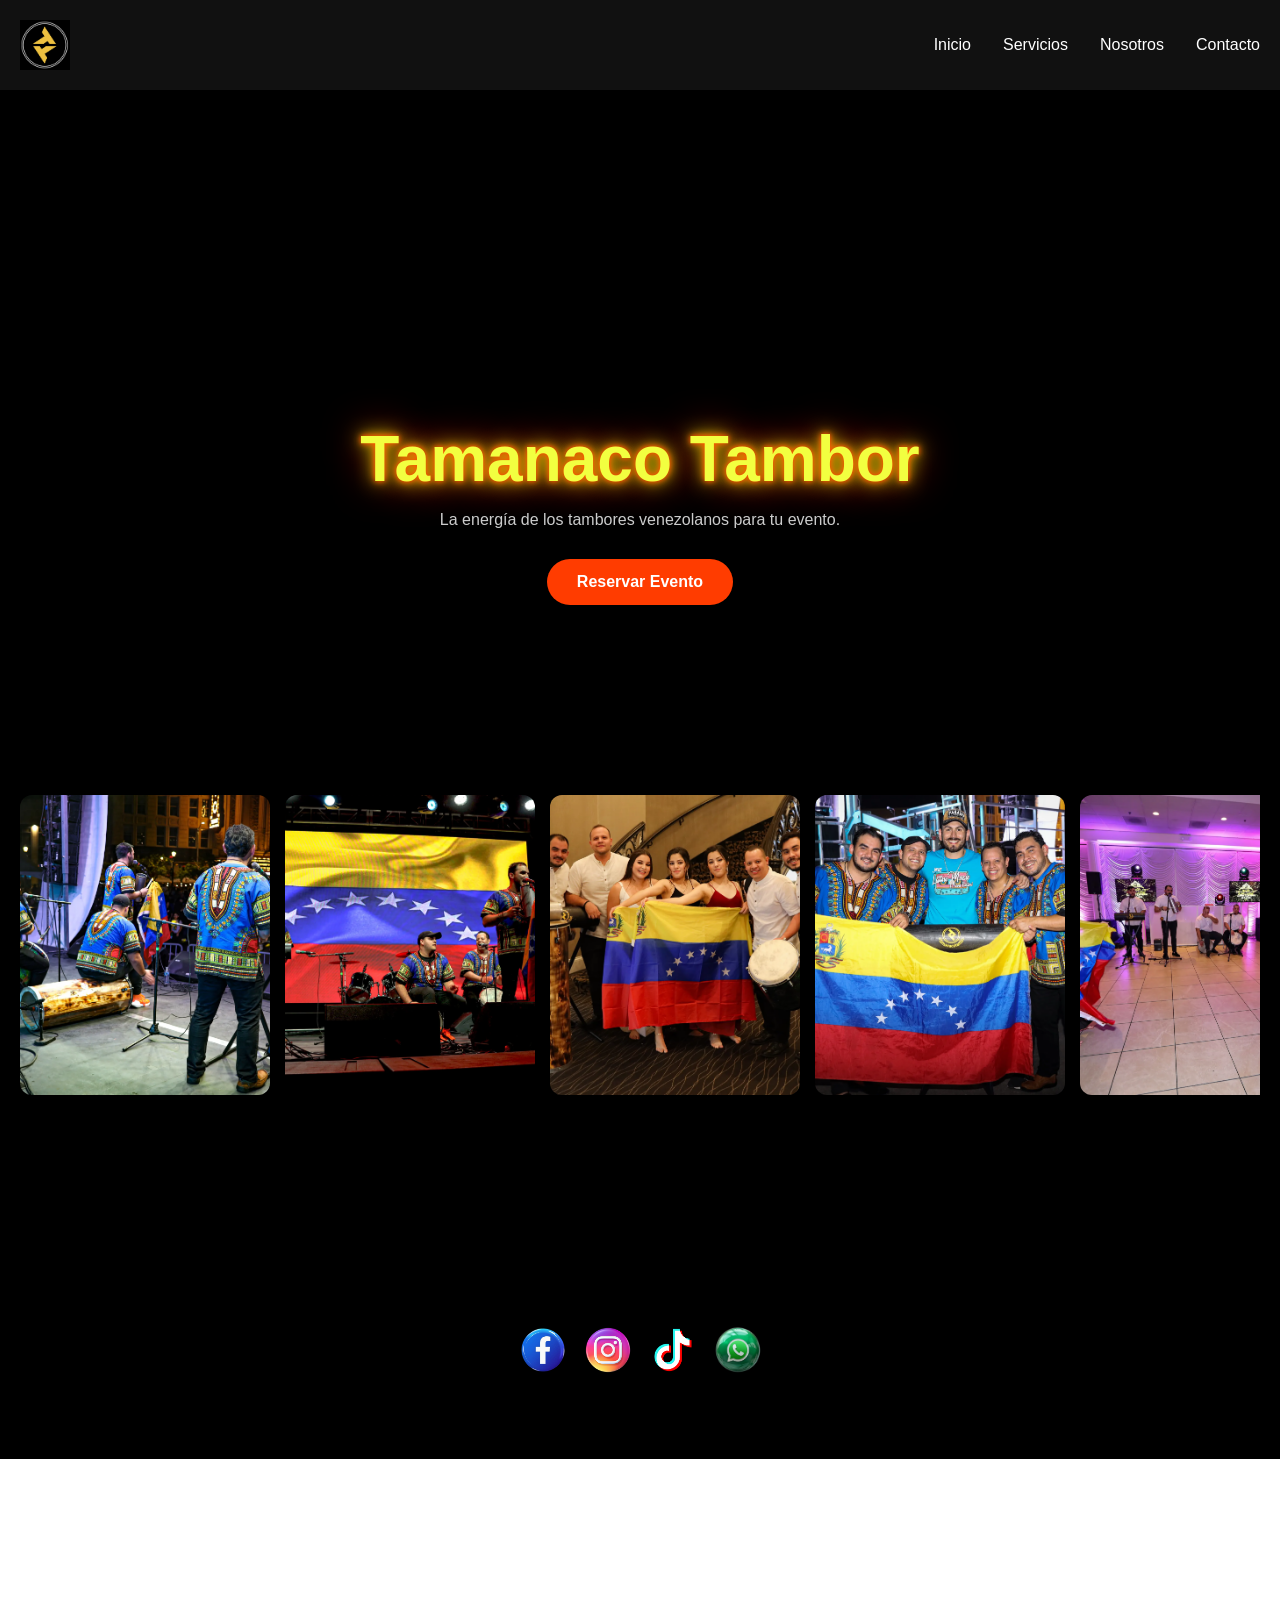
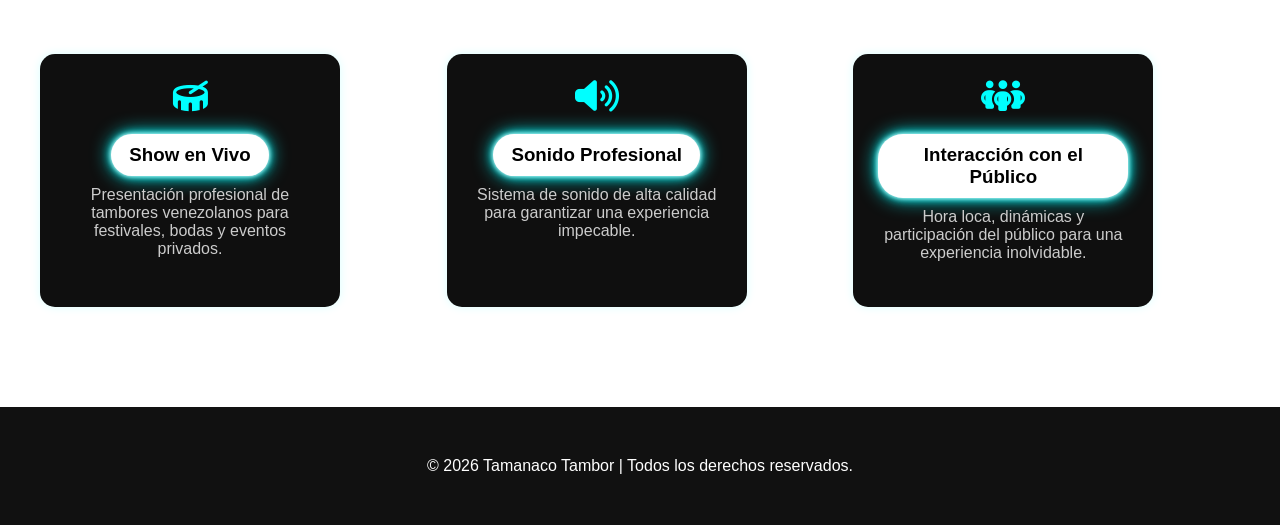
==== index.html @ d3ac6a89 "Add files via upload" ====
<!DOCTYPE html>

<html lang="es">

<head>

<meta charset="UTF-8">
<meta name="viewport" content="width=device-width, initial-scale=1.0">

<title>Tamanaco Tambor</title>

<link rel="stylesheet" href="Tamanaco.css">

<link rel="stylesheet"
href="https://cdnjs.cloudflare.com/ajax/libs/font-awesome/6.5.1/css/all.min.css">

<link rel="icon" href="/img/logo de tamanaco.webp">
<link rel="apple-touch-icon" href="/img/logo de tamanaco.webp">


</head>

<body>


<!-- ========================= -->
<!-- HEADER -->
<!-- ========================= -->

<header>

    <nav class="navbar">

        <img src="/img/logo de tamanaco.webp"
        alt="Logo Tamanaco Tambor"
        class="logo_tamanaco">

        <input type="checkbox" id="menu-toggle" style="display:none;">

        <label for="menu-toggle" class="menu-icon">
            <span></span>
            <span></span>
            <span></span>
        </label>

        <ul class="nav-links">

            <li><a href="#inicio">Inicio</a></li>
            <li><a href="#servicios">Servicios</a></li>
            <li><a href="#acerca">Nosotros</a></li>
            <li><a href="#contacto">Contacto</a></li>

        </ul>

    </nav>

    <!-- VIDEO PRINCIPAL -->

    <video class="barra-video" autoplay muted loop playsinline>

        <source
        src="video/FESTIVAL VENEZOLANO. TAMANACO.webm"
        type="video/webm">

    </video>

</header>

<!-- ========================= -->
<!-- CONTENIDO PRINCIPAL -->
<!-- ========================= -->

<main>

    <!-- INICIO -->

    <section id="inicio">

        <div class="container">

            <h1 class="title">
                Tamanaco Tambor
            </h1>

            <p class="subtitulo">
                La energía de los tambores venezolanos para tu evento.
            </p>

            <a href="show.html"
            target="_blank"
            class="boton-principal">

                Reservar Evento

            </a>

        </div>

    </section>

    <!-- GALERÍA -->

    <section class="galeria">

        <div class="marquee-container">

            <div class="marquee">

                <img src="img/img 1.webp" alt="">
                <img src="img/img 2.webp" alt="">
                <img src="img/img 3.webp" alt="">
                <img src="img/img 4.webp" alt="">
                <img src="img/img 5.webp" alt="">
                <img src="img/img 6.webp" alt="">

                <img src="img/img 1.webp" alt="">
                <img src="img/img 2.webp" alt="">
                <img src="img/img 3.webp" alt="">
                <img src="img/img 4.webp" alt="">
                <img src="img/img 5.webp" alt="">
                <img src="img/img 6.webp" alt="">

            </div>

        </div>

    </section>

    <!-- REDES -->

    <section class="redes_sociales">

        <a href="https://www.facebook.com/profile.php?id=100083096324333" target="_blank">
            <img src="img/Logos/logo de Facebook.webp" alt="Facebook">
        </a>

        <a href="https://www.instagram.com/tamanacotambor" target="_blank">
            <img src="img/Logos/logo de instagram.webp" alt="Instagram">
        </a>

        <a href="https://www.tiktok.com/@tamanacotambor" target="_blank">
            <img src="img/Logos/logo de tik tok.webp" alt="TikTok">
        </a>

        <a href="https://wa.me/16308194414" target="_blank">
            <img src="img/Logos/whatsapp.webp" alt="WhatsApp">
        </a>

    </section>

    <!-- SERVICIOS -->
<section id="servicios">

  <h2>Nuestros Servicios</h2>

  <div class="contenedor-servicios">

    <div class="servicio">

      <i class="fa-solid fa-drum"></i>

      <h3><a href= "show.html" class="boton-neon">
          Show en Vivo
        </a></h3>

      <p>
        Presentación profesional de tambores venezolanos para festivales, bodas y eventos privados.
      </p>

    </div>

    <div class="servicio">

      <i class="fa-solid fa-volume-high"></i>

      <h3><a href="sonido.html" class="boton-neon">
          Sonido Profesional
        </a></h3>

      <p>
        Sistema de sonido de alta calidad para garantizar una experiencia impecable.
      </p>

    </div>

    <div class="servicio">

      <i class="fa-solid fa-people-group"></i>

      <h3><a href="tamanaco/tamanaco/show.html" class="boton-neon">
          Interacción con el Público
        </a></h3>

      <p>
        Hora loca, dinámicas y participación del público para una experiencia inolvidable.
      </p>

    </div>

  </div>

</section>

</main>



<!-- FOOTER -->

<footer>

    <div class="footer-content">    

    <p>
        © 2026 Tamanaco Tambor | Todos los derechos reservados.
    </p>

    </div>  

</footer>

<script src="tamanaco/tamanaco/Tamanaco.js"></script>

</body>

</html>
---- Tamanaco.css ----
/* ========================= */
/* RESET */
/* ========================= */

*{
margin:0;
padding:0;
box-sizing:border-box;
}

body{
background:#000;
color:white;
font-family:Arial, sans-serif;
overflow-x:hidden;
min-height:100vh;
}

/* ========================= */
/* CONTENEDOR GENERAL */
/* ========================= */

.container{
width:min(90%,1200px);
margin:auto;
}

/* ========================= */
/* NAVBAR */
/* ========================= */

.navbar{
display:flex;
justify-content:space-between;
align-items:center;
padding:20px;
background:#111;
position:sticky;
top:0;
z-index:1000;
}

.logo_tamanaco{
width:50px;
height:50px;
}

.nav-links{
display:flex;
gap:2rem;
list-style:none;
}

.nav-links a{
color:white;
text-decoration:none;
transition:.3s;
}

.nav-links a:hover

/* ========================= */
/* MENÚ HAMBURGUESA */
/* ========================= */

#menu-toggle{
display:none;
}

.menu-icon{
display:none;
flex-direction:column;
gap:5px;
cursor:pointer;
}

.menu-icon span{
width:28px;
height:3px;
background:white;
border-radius:5px;
}

@media(max-width:768px){


.menu-icon{
    display:flex;
}

.nav-links{
    display:none;
    position:absolute;
    top:80px;
    right:20px;
    background:#222;
    flex-direction:column;
    padding:15px;
    border-radius:10px;
}

#menu-toggle:checked ~ .nav-links{
    display:flex;
}

}

/* ========================= */
/* VIDEO */
/* ========================= */

.barra-video{
width:100%;
height:28vh;
object-fit:cover;
display:block;
}

/* ========================= */
/* TITULO PRINCIPAL */
/* ========================= */

.title{
text-align:center;
margin-top:none;
font-size:4rem;
color:#f2ff40;


text-shadow:
    0 0 5px #ff4400,
    0 0 10px #ff8c00,
    0 0 20px #d0ff00,
    0 0 40px #ff0000;

}

.subtitulo{
text-align:center;
margin-top:15px;
color:#ccc;
}

/* ========================= */
/* BOTÓN */
/* ========================= */

.boton-principal{

display:block;

width:fit-content;

margin-top:30px;
margin-left:auto;
margin-right:auto;

padding:14px 30px;

background:#ff3c00;

color:white;

text-decoration:none;

border-radius:30px;

font-weight:bold;

transition:.3s;

}

.boton-principal:hover{


background:white;

color:black;


}

/* ========================= */
/* GALERÍA */
/* ========================= */

.marquee-container{
width:100%;
overflow:hidden;
padding:30px 0;
}

.marquee{
display:flex;
width:max-content;
animation:scroll 20s linear infinite;
}

.marquee img{
width:250px;
height:300px;
object-fit:cover;
border-radius:12px;
margin-right:15px;
}

@keyframes scroll{


from{
    transform:translateX(0);
}

to{
    transform:translateX(-50%);
}


}

/* ========================= */
/* REDES */
/* ========================= */

.redes_sociales{
display:flex;
justify-content:center;
gap:15px;
margin-top:40px;
}

.redes_sociales img{
width:50px;
border-radius:50%;
transition:.3s;
}

.redes_sociales img:hover{
transform:scale(1.1);
}

/* ========================= */
/* CONTACTO */
/* ========================= */

.contacto{
text-align:center;
margin-top:30px;
font-size:1.2rem;
}

/* ========================= */
/* SECCIONES */
/* ========================= */

section{
padding:80px 20px;
}

/* ========================= */
/* SERVICIOS */
/* ========================= */

#servicios{
background:#ffffff;
text-align:center;
}

#servicios h2{
font-size:2.5rem;
margin-bottom:50px;
}

.contenedor-servicios{
display:flex;
justify-content:center;
flex-wrap:wrap;
gap:30px;
}

.servicio{


width:300px;

background:#1c1c1c;

border-radius:20px;

padding:30px;

transition:.3s;

box-shadow:0 5px 15px rgba(0,0,0,.5);


}

.servicio:hover{
transform:translateY(-10px);
}

.servicio i{
font-size:50px;
color:#ff3c00;
margin-bottom:20px;
}

.servicio h3{
margin-bottom:15px;
}

.servicio p{
color:#ccc;
margin-bottom:20px;
}

.servicio button{


border:none;

background:#ff3c00;

color:white;

padding:12px 25px;

border-radius:25px;

cursor:pointer;


}

.contenedor-servicios {
  display: grid;
  grid-template-columns: repeat(auto-fit, minmax(220px, 1fr));
  gap: 20px;
  padding: 20px;
}

/* TARJETAS */
.servicio {
  background: #0f0f0f;
  color: #fff;
  padding: 25px;
  border-radius: 15px;
  text-align: center;

  box-shadow: 0 0 10px rgba(0, 255, 255, 0.15);
  transition: 0.3s ease;
}

/* HOVER DE LA TARJETA */
.servicio:hover {
  transform: translateY(-8px);
  box-shadow: 0 0 15px #00ffff,
              0 0 30px #00ffff;
}

/* ICONOS */
.servicio i {
  font-size: 35px;
  margin-bottom: 10px;
  color: #00ffff;
}

/* TÍTULO */
.servicio h3 {
  margin: 10px 0;
}

/* BOTÓN / LINK NEÓN */
.boton-neon {
  display: inline-block;
  padding: 10px 18px;
  background: #fff;
  color: #000;
  text-decoration: none;
  border-radius: 25px;
  font-weight: bold;

  box-shadow: 0 0 5px #fff,
              0 0 10px #00ffff,
              0 0 20px #00ffff;

  transition: 0.3s;
}

/* EFECTO AL PASAR EL MOUSE */
.boton-neon:hover {
  transform: scale(1.05);
  box-shadow: 0 0 10px #fff,
              0 0 25px #00ffff,
              0 0 40px #00ffff;
}



footer{
    background: #111;
    color: #fff;
    padding: 50px;
    text-align: center;
}

/* ========================= */
/* RESPONSIVE */
/* ========================= */

@media(max-width:768px){


.title{
    font-size:2.5rem;
}

.barra-video{
    height:25vh;
}

.marquee img{
    width:180px;
    height:220px;
}

.servicio{
    width:100%;
    max-width:350px;
}

/* estado inicial oculto */
.hidden{
opacity:0;
transform:translateY(40px);
transition:all 0.6s ease;
}

/* cuando aparece */
.show{
opacity:1;
transform:translateY(0);
}

/* navbar cuando baja scroll */
.navbar.activo{
background:rgba(0,0,0,0.85);
backdrop-filter: blur(10px);
transition:0.3s;
}
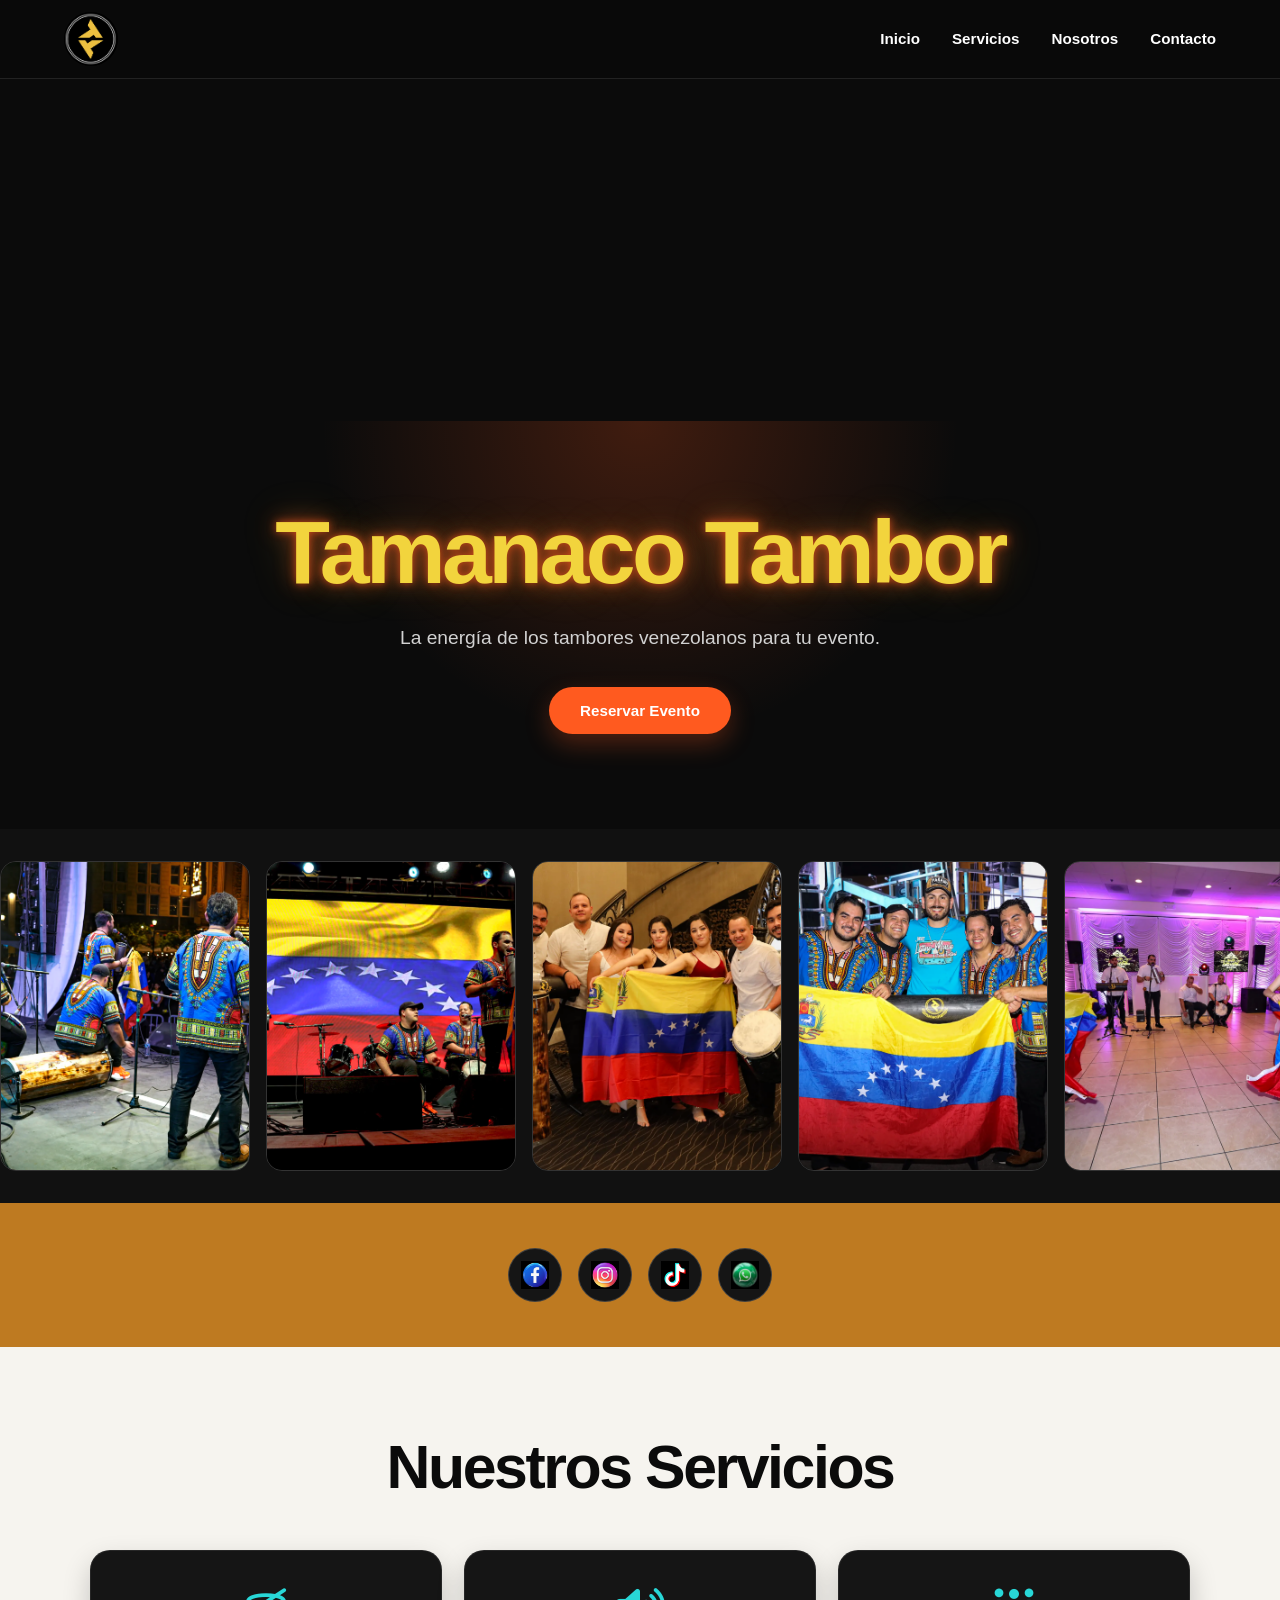
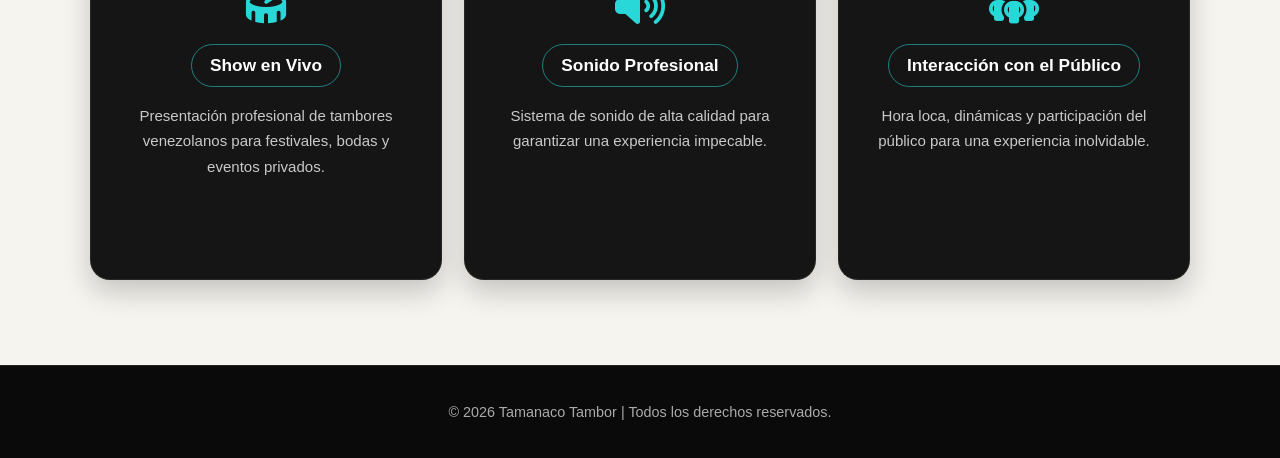
==== commit 30bd603d: "Add files via upload" ====
--- a/index.html
+++ b/index.html
@@ -9,13 +9,14 @@
 
 <title>Tamanaco Tambor</title>
 
-<link rel="stylesheet" href="Tamanaco.css">
+<link rel="stylesheet" href="Tamanacoprincipal.css?v=1.0">
 
 <link rel="stylesheet"
 href="https://cdnjs.cloudflare.com/ajax/libs/font-awesome/6.5.1/css/all.min.css">
 
-<link rel="icon" href="/img/logo de tamanaco.webp">
-<link rel="apple-touch-icon" href="/img/logo de tamanaco.webp">
+<link rel="icon" href="img/logo de tamanaco.webp">
+
+<link rel="apple-touch-icon" href="img/logo de tamanaco.webp">
 
 
 </head>
@@ -31,7 +32,7 @@
 
     <nav class="navbar">
 
-        <img src="/img/logo de tamanaco.webp"
+        <img src="img/logo de tamanaco.webp"
         alt="Logo Tamanaco Tambor"
         class="logo_tamanaco">
 
@@ -86,7 +87,7 @@
                 La energía de los tambores venezolanos para tu evento.
             </p>
 
-            <a href="show.html"
+            <a href="Reserva.html"
             target="_blank"
             class="boton-principal">
 
@@ -106,19 +107,19 @@
 
             <div class="marquee">
 
-                <img src="img/img 1.webp" alt="">
-                <img src="img/img 2.webp" alt="">
-                <img src="img/img 3.webp" alt="">
-                <img src="img/img 4.webp" alt="">
-                <img src="img/img 5.webp" alt="">
-                <img src="img/img 6.webp" alt="">
-
-                <img src="img/img 1.webp" alt="">
-                <img src="img/img 2.webp" alt="">
-                <img src="img/img 3.webp" alt="">
-                <img src="img/img 4.webp" alt="">
-                <img src="img/img 5.webp" alt="">
-                <img src="img/img 6.webp" alt="">
+                <img src="img/img1.webp" alt="">
+                <img src="img/img2.webp" alt="">
+                <img src="img/img3.webp" alt="">
+                <img src="img/img4.webp" alt="">
+                <img src="img/img5.webp" alt="">
+                <img src="img/img6.webp" alt="">
+
+                <img src="img/img1.webp" alt="">
+                <img src="img/img2.webp" alt="">
+                <img src="img/img3.webp" alt="">
+                <img src="img/img4.webp" alt="">
+                <img src="img/img5.webp" alt="">
+                <img src="img/img6.webp" alt="">
 
             </div>
 
@@ -128,7 +129,7 @@
 
     <!-- REDES -->
 
-    <section class="redes_sociales">
+    <section class="redes_sociales" id="pagina"> 
 
         <a href="https://www.facebook.com/profile.php?id=100083096324333" target="_blank">
             <img src="img/Logos/logo de Facebook.webp" alt="Facebook">
@@ -159,7 +160,7 @@
 
       <i class="fa-solid fa-drum"></i>
 
-      <h3><a href= "show.html" class="boton-neon">
+      <h3><a href= "Reserva.html" class="boton-neon">
           Show en Vivo
         </a></h3>
 
@@ -173,7 +174,7 @@
 
       <i class="fa-solid fa-volume-high"></i>
 
-      <h3><a href="sonido.html" class="boton-neon">
+      <h3><a href="/sonido.html" class="boton-neon">
           Sonido Profesional
         </a></h3>
 
@@ -219,7 +220,7 @@
 
 </footer>
 
-<script src="tamanaco/tamanaco/Tamanaco.js"></script>
+<script src="tamanaco/tamanaco/Tamanacoprincipal.js?v=1.0"></script>
 
 </body>
 
--- a/Tamanacoprincipal.css
+++ b/Tamanacoprincipal.css
@@ -0,0 +1,511 @@
+/* =========================
+   RESET Y VARIABLES
+========================= */
+
+:root {
+  --negro: #0b0b0b;
+  --negro-suave: #151515;
+  --gris: #bdbdbd;
+  --blanco: #ffffff;
+  --naranja: #ff5a1f;
+  --amarillo: #f2d43d;
+  --turquesa: #28d7d7;
+  --sombra: rgba(0, 0, 0, 0.45);
+}
+
+* {
+  margin: 0;
+  padding: 0;
+  box-sizing: border-box;
+}
+
+html {
+  scroll-behavior: smooth;
+}
+
+body {
+  min-height: 100vh;
+  overflow-x: hidden;
+  background: var(--negro);
+  color: var(--blanco);
+  font-family: Arial, Helvetica, sans-serif;
+}
+
+img {
+  display: block;
+  max-width: 100%;
+}
+
+a {
+  color: inherit;
+  text-decoration: none;
+}
+
+/* =========================
+   CONTENEDOR
+========================= */
+
+.container {
+  width: min(90%, 1200px);
+  margin: 0 auto;
+}
+
+/* =========================
+   NAVBAR
+========================= */
+
+.navbar {
+  position: sticky;
+  top: 0;
+  z-index: 1000;
+
+  display: flex;
+  align-items: center;
+  justify-content: space-between;
+
+  min-height: 78px;
+  padding: 12px clamp(20px, 5vw, 70px);
+
+  background: rgba(10, 10, 10, 0.88);
+  border-bottom: 1px solid rgba(255, 255, 255, 0.1);
+  backdrop-filter: blur(12px);
+}
+
+.logo_tamanaco {
+  width: 54px;
+  height: 54px;
+  object-fit: contain;
+  border-radius: 50%;
+}
+
+.nav-links {
+  display: flex;
+  align-items: center;
+  gap: 2rem;
+  list-style: none;
+}
+
+.nav-links a {
+  position: relative;
+  padding: 8px 0;
+  color: var(--blanco);
+  font-size: 0.95rem;
+  font-weight: 600;
+  transition: color 0.25s ease;
+}
+
+.nav-links a::after {
+  position: absolute;
+  right: 0;
+  bottom: 0;
+  left: 0;
+
+  width: 0;
+  height: 2px;
+
+  margin: auto;
+
+  background: var(--amarillo);
+  content: "";
+  transition: width 0.25s ease;
+}
+
+.nav-links a:hover {
+  color: var(--amarillo);
+}
+
+.nav-links a:hover::after {
+  width: 100%;
+}
+
+/* =========================
+   MENÚ HAMBURGUESA
+========================= */
+
+#menu-toggle {
+  display: none;
+}
+
+.menu-icon {
+  display: none;
+  flex-direction: column;
+  gap: 5px;
+  cursor: pointer;
+}
+
+.menu-icon span {
+  width: 28px;
+  height: 3px;
+  border-radius: 5px;
+  background: var(--blanco);
+  transition: 0.3s ease;
+}
+
+/* =========================
+   VIDEO PRINCIPAL
+========================= */
+
+.barra-video {
+  display: block;
+  width: 100%;
+  height: clamp(220px, 38vh, 440px);
+  object-fit: cover;
+  filter: brightness(0.72) contrast(1.08);
+}
+
+/* =========================
+   INICIO
+========================= */
+
+#inicio {
+  padding: 80px 20px 95px;
+  text-align: center;
+  background:
+    radial-gradient(circle at top, rgba(255, 90, 31, 0.22), transparent 42%),
+    var(--negro);
+}
+
+.title {
+  margin: 0;
+  color: var(--amarillo);
+  font-size: clamp(3rem, 7vw, 5.8rem);
+  font-weight: 800;
+  letter-spacing: -0.04em;
+  text-shadow:
+    0 0 8px rgba(255, 90, 31, 0.7),
+    0 0 22px rgba(255, 90, 31, 0.45),
+    0 0 42px rgba(242, 212, 61, 0.25);
+}
+
+.subtitulo {
+  max-width: 620px;
+  margin: 18px auto 0;
+  color: #d2d2d2;
+  font-size: clamp(1rem, 2vw, 1.2rem);
+  line-height: 1.7;
+}
+
+.boton-principal {
+  display: inline-flex;
+  align-items: center;
+  justify-content: center;
+
+  margin-top: 32px;
+  padding: 14px 30px;
+
+  border: 1px solid transparent;
+  border-radius: 999px;
+
+  background: var(--naranja);
+  color: var(--blanco);
+
+  font-size: 0.95rem;
+  font-weight: 700;
+
+  box-shadow: 0 10px 25px rgba(255, 90, 31, 0.28);
+  transition: transform 0.25s ease, background 0.25s ease, color 0.25s ease;
+}
+
+.boton-principal:hover {
+  transform: translateY(-3px);
+  background: var(--amarillo);
+  color: var(--negro);
+}
+
+/* =========================
+   GALERÍA
+========================= */
+
+.galeria {
+  padding: 22px 0;
+  background: #111;
+}
+
+.marquee-container {
+  width: 100%;
+  overflow: hidden;
+}
+
+.marquee {
+  display: flex;
+  width: max-content;
+  gap: 16px;
+  padding: 10px 0;
+  animation: scroll 28s linear infinite;
+}
+
+.marquee:hover {
+  animation-play-state: paused;
+}
+
+.marquee img {
+  width: 250px;
+  height: 310px;
+  flex: 0 0 auto;
+  object-fit: cover;
+  border: 1px solid rgba(255, 255, 255, 0.14);
+  border-radius: 16px;
+  filter: saturate(1.05);
+  transition: transform 0.3s ease, box-shadow 0.3s ease;
+}
+
+.marquee img:hover {
+  transform: scale(1.03);
+  box-shadow: 0 14px 35px var(--sombra);
+}
+
+@keyframes scroll {
+  from {
+    transform: translateX(0);
+  }
+
+  to {
+    transform: translateX(-50%);
+  }
+}
+
+/* =========================
+   REDES SOCIALES
+========================= */
+
+#pagina {
+
+    background-color: rgb(190, 122, 33);
+
+}
+
+.redes_sociales {
+  display: flex;
+  justify-content: center;
+  gap: 16px;
+  padding: 45px 20px;
+  background: var(--negro);
+}
+
+.redes_sociales a {
+  display: grid;
+  width: 54px;
+  height: 54px;
+  place-items: center;
+
+  border: 1px solid rgba(255, 255, 255, 0.18);
+  border-radius: 50%;
+
+  background: var(--negro-suave);
+  transition: transform 0.25s ease, border-color 0.25s ease, background 0.25s ease;
+}
+
+.redes_sociales a:hover {
+  transform: translateY(-5px);
+  border-color: var(--amarillo);
+  background: #252525;
+}
+
+.redes_sociales img {
+  width: 28px;
+  height: 28px;
+  object-fit: contain;
+}
+
+/* =========================
+   SECCIONES
+========================= */
+
+section {
+  padding: 85px 20px;
+}
+
+/* =========================
+   SERVICIOS
+========================= */
+
+#servicios {
+  color: var(--negro);
+  text-align: center;
+  background: #f6f4ef;
+}
+
+#servicios h2 {
+  margin-bottom: 48px;
+  color: var(--negro);
+  font-size: clamp(2.2rem, 5vw, 3.8rem);
+  letter-spacing: -0.04em;
+}
+
+.contenedor-servicios {
+  display: grid;
+  grid-template-columns: repeat(3, minmax(0, 1fr));
+  width: min(1100px, 100%);
+  gap: 22px;
+  margin: 0 auto;
+}
+
+.servicio {
+  display: flex;
+  flex-direction: column;
+  align-items: center;
+
+  min-height: 330px;
+  padding: 35px 28px;
+
+  border: 1px solid rgba(255, 255, 255, 0.08);
+  border-radius: 20px;
+
+  background: #151515;
+  color: var(--blanco);
+
+  box-shadow: 0 12px 28px rgba(0, 0, 0, 0.2);
+  transition: transform 0.3s ease, box-shadow 0.3s ease;
+}
+
+.servicio:hover {
+  transform: translateY(-9px);
+  box-shadow:
+    0 14px 32px rgba(0, 0, 0, 0.28),
+    0 0 22px rgba(40, 215, 215, 0.18);
+}
+
+.servicio i {
+  margin-bottom: 18px;
+  color: var(--turquesa);
+  font-size: 2.5rem;
+}
+
+.servicio h3 {
+  margin: 0 0 16px;
+  font-size: 1.35rem;
+}
+
+.servicio p {
+  margin: 0;
+  color: #c9c9c9;
+  font-size: 0.94rem;
+  line-height: 1.7;
+}
+
+.boton-neon {
+  display: inline-flex;
+  align-items: center;
+  justify-content: center;
+
+  padding: 10px 18px;
+
+  border: 1px solid rgba(40, 215, 215, 0.55);
+  border-radius: 999px;
+
+  background: transparent;
+  color: var(--blanco);
+
+  font-size: 1.08rem;
+  font-weight: 700;
+
+  transition: transform 0.25s ease, background 0.25s ease, color 0.25s ease;
+}
+
+.boton-neon:hover {
+  transform: scale(1.04);
+  background: var(--turquesa);
+  color: var(--negro);
+}
+
+/* =========================
+   FOOTER
+========================= */
+
+footer {
+  padding: 38px 20px;
+  border-top: 1px solid rgba(255, 255, 255, 0.1);
+  background: #0a0a0a;
+  color: #aaa;
+  text-align: center;
+  font-size: 0.9rem;
+}
+
+/* =========================
+   RESPONSIVE
+========================= */
+
+@media (max-width: 768px) {
+  .navbar {
+    min-height: 70px;
+    padding: 10px 20px;
+  }
+
+  .logo_tamanaco {
+    width: 47px;
+    height: 47px;
+  }
+
+  .menu-icon {
+    display: flex;
+  }
+
+  .nav-links {
+    position: absolute;
+    top: calc(100% + 8px);
+    right: 16px;
+
+    display: none;
+    flex-direction: column;
+    align-items: stretch;
+    gap: 2px;
+
+    min-width: 210px;
+    padding: 12px;
+
+    border: 1px solid rgba(255, 255, 255, 0.13);
+    border-radius: 14px;
+
+    background: rgba(20, 20, 20, 0.98);
+    box-shadow: 0 15px 30px rgba(0, 0, 0, 0.35);
+  }
+
+  .nav-links a {
+    display: block;
+    padding: 11px 12px;
+  }
+
+  #menu-toggle:checked ~ .nav-links {
+    display: flex;
+  }
+
+  .title {
+    font-size: 3rem;
+  }
+
+  .barra-video {
+    height: 28vh;
+  }
+
+  .marquee img {
+    width: 185px;
+    height: 230px;
+  }
+
+  .contenedor-servicios {
+    grid-template-columns: 1fr;
+    max-width: 390px;
+  }
+
+  .servicio {
+    min-height: auto;
+  }
+
+  section {
+    padding: 65px 20px;
+  }
+}
+
+@media (prefers-reduced-motion: reduce) {
+  html {
+    scroll-behavior: auto;
+  }
+
+  .marquee {
+    animation: none;
+  }
+
+  * {
+    transition-duration: 0.01ms !important;
+  }
+}
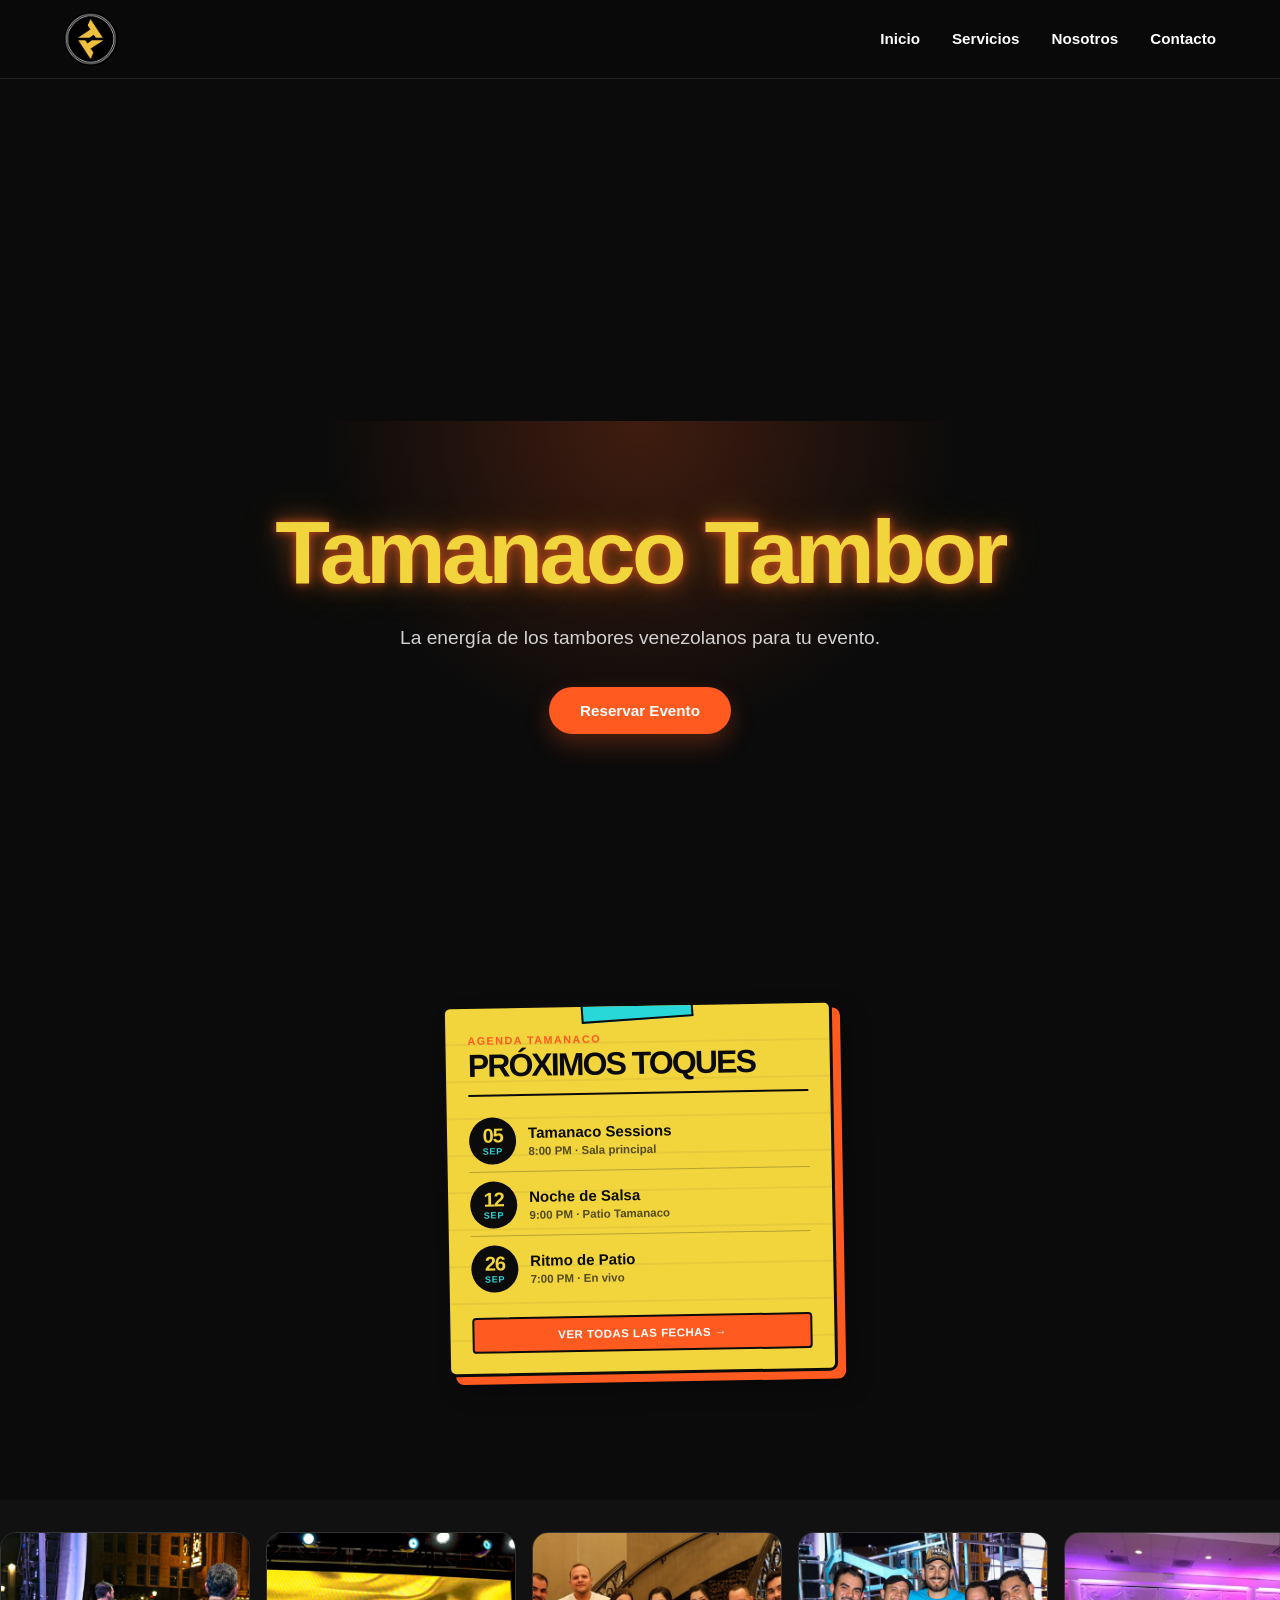
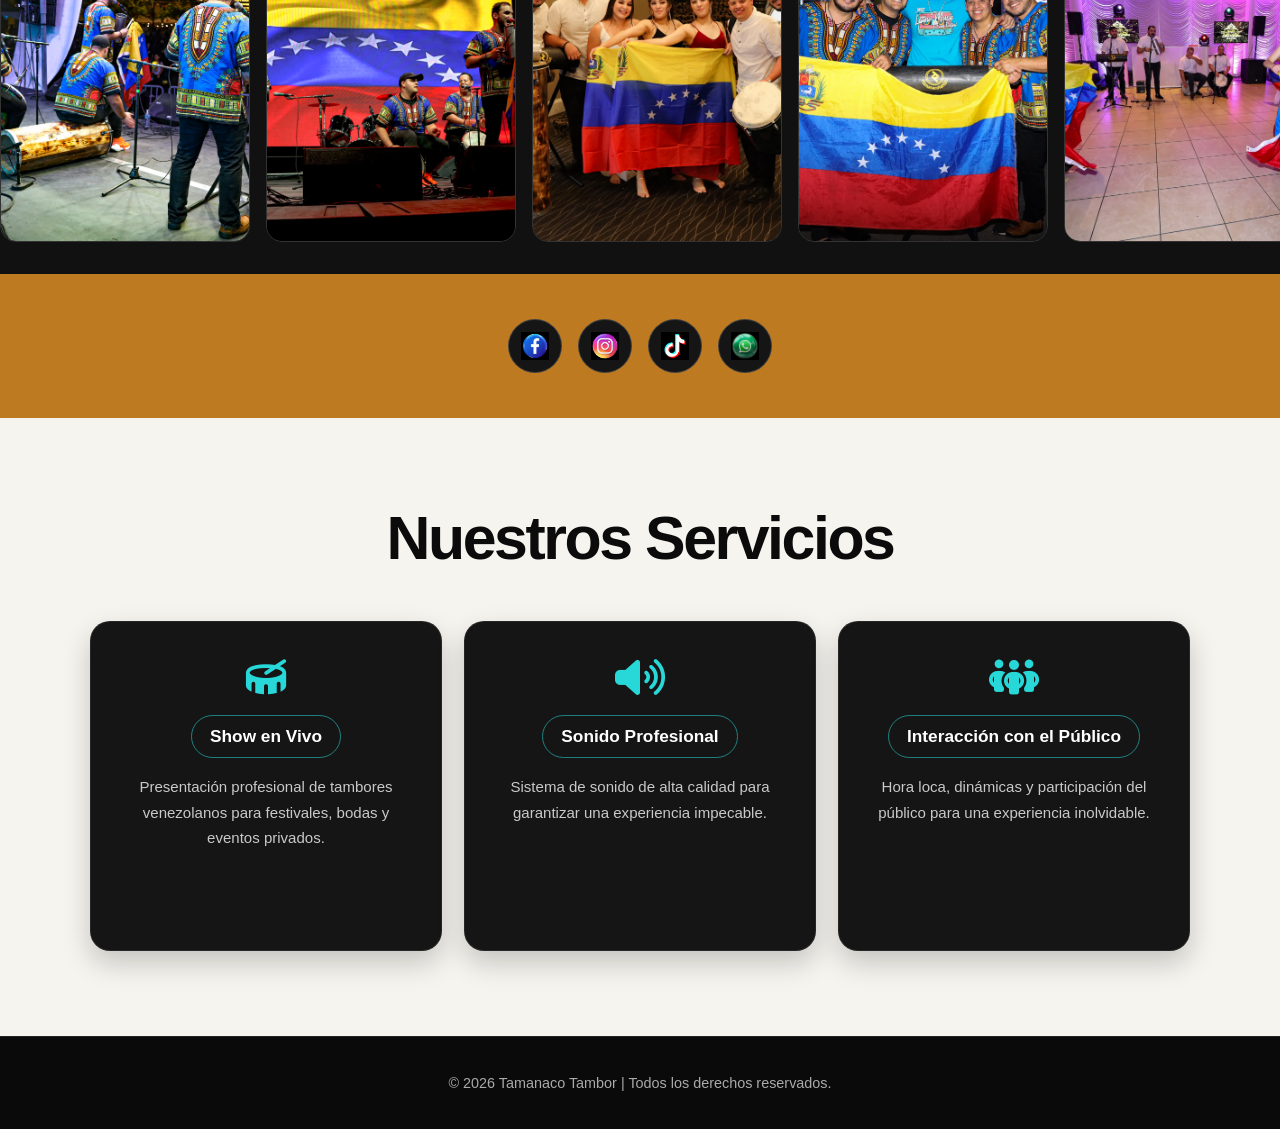
==== commit 4f77ebf6: "Add files via upload" ====
--- a/index.html
+++ b/index.html
@@ -98,6 +98,67 @@
         </div>
 
     </section>
+
+    <br><br><br><br><br><br><br><br>
+
+
+    <!-- show en vivo -->    
+
+  <aside class="agenda-mini" aria-labelledby="agenda-mini-titulo">
+  <div class="agenda-mini__cinta"></div>
+
+  <div class="agenda-mini__encabezado">
+    <span>Agenda Tamanaco</span>
+    <h2 id="agenda-mini-titulo">Próximos toques</h2>
+  </div>
+
+  <ul class="agenda-mini__lista">
+    <li>
+      <time datetime="2026-09-05">
+        <strong>05</strong>
+        <span>SEP</span>
+      </time>
+
+      <div>
+        <h3>Tamanaco Sessions</h3>
+        <p>8:00 PM · Sala principal</p>
+      </div>
+    </li>
+
+    <li>
+      <time datetime="2026-09-12">
+        <strong>12</strong>
+        <span>SEP</span>
+      </time>
+
+      <div>
+        <h3>Noche de Salsa</h3>
+        <p>9:00 PM · Patio Tamanaco</p>
+      </div>
+    </li>
+
+    <li>
+      <time datetime="2026-09-26">
+        <strong>26</strong>
+        <span>SEP</span>
+      </time>
+
+      <div>
+        <h3>Ritmo de Patio</h3>
+        <p>7:00 PM · En vivo</p>
+      </div>
+    </li>
+  </ul>
+
+  <a class="agenda-mini__boton" href="#agenda-completa">
+    Ver todas las fechas →
+  </a>
+</aside>
+
+
+<br><br><br><br><br><br><br>
+
+
 
     <!-- GALERÍA -->
 
@@ -174,7 +235,7 @@
 
       <i class="fa-solid fa-volume-high"></i>
 
-      <h3><a href="/sonido.html" class="boton-neon">
+      <h3><a href="sonido.html" class="boton-neon">
           Sonido Profesional
         </a></h3>
 
--- a/Tamanacoprincipal.css
+++ b/Tamanacoprincipal.css
@@ -213,6 +213,197 @@
 }
 
 /* =========================
+   Show en Vivo
+========================= */
+
+/* =========================
+   AGENDA MINI
+========================= */
+
+.agenda-mini {
+  position: relative;
+
+  width: min(100%, 390px);
+  margin: 30px auto 0;
+  padding: 26px 22px 20px;
+
+  overflow: hidden;
+
+  background:
+    repeating-linear-gradient(
+      to bottom,
+      transparent 0,
+      transparent 35px,
+      rgba(11, 11, 11, 0.1) 36px,
+      transparent 37px
+    ),
+    var(--amarillo);
+
+  color: var(--negro);
+  text-align: left;
+
+  border: 3px solid var(--negro);
+  border-radius: 8px;
+
+  box-shadow:
+    8px 8px 0 var(--naranja),
+    14px 14px 25px rgba(0, 0, 0, 0.3);
+
+  transform: rotate(-1deg);
+  transition: transform 0.25s ease, box-shadow 0.25s ease;
+}
+
+.agenda-mini:hover {
+  box-shadow:
+    10px 10px 0 var(--turquesa),
+    16px 16px 28px rgba(0, 0, 0, 0.35);
+
+  transform: rotate(0deg) translateY(-4px);
+}
+
+.agenda-mini__cinta {
+  position: absolute;
+  top: -10px;
+  left: 50%;
+
+  width: 112px;
+  height: 24px;
+
+  background: var(--turquesa);
+  border: 2px solid var(--negro);
+
+  transform: translateX(-50%) rotate(-3deg);
+}
+
+.agenda-mini__encabezado {
+  padding-bottom: 14px;
+  border-bottom: 2px solid var(--negro);
+}
+
+.agenda-mini__encabezado span {
+  display: block;
+
+  margin-bottom: 4px;
+
+  color: var(--naranja);
+  font-size: 0.68rem;
+  font-weight: 800;
+  letter-spacing: 0.13em;
+  text-transform: uppercase;
+}
+
+.agenda-mini__encabezado h2 {
+  margin: 0;
+
+  color: var(--negro);
+  font-size: clamp(1.55rem, 5vw, 2rem);
+  font-weight: 900;
+  letter-spacing: -0.06em;
+  line-height: 0.95;
+  text-transform: uppercase;
+}
+
+.agenda-mini__lista {
+  display: grid;
+  gap: 2px;
+
+  margin: 14px 0 18px;
+  padding: 0;
+
+  list-style: none;
+}
+
+.agenda-mini__lista li {
+  display: grid;
+  grid-template-columns: 47px 1fr;
+  align-items: center;
+  gap: 12px;
+
+  min-height: 56px;
+  padding: 7px 0;
+
+  border-bottom: 1px solid rgba(11, 11, 11, 0.25);
+}
+
+.agenda-mini__lista li:last-child {
+  border-bottom: 0;
+}
+
+.agenda-mini__lista time {
+  display: flex;
+  flex-direction: column;
+  align-items: center;
+  justify-content: center;
+
+  width: 47px;
+  height: 47px;
+
+  background: var(--negro);
+  color: var(--amarillo);
+
+  border-radius: 50%;
+  line-height: 1;
+}
+
+.agenda-mini__lista time strong {
+  font-size: 1.25rem;
+  font-weight: 900;
+  letter-spacing: -0.06em;
+}
+
+.agenda-mini__lista time span {
+  margin-top: 2px;
+  color: var(--turquesa);
+  font-size: 0.57rem;
+  font-weight: 800;
+  letter-spacing: 0.08em;
+}
+
+.agenda-mini__lista h3 {
+  margin: 0 0 3px;
+
+  color: var(--negro);
+  font-size: 0.94rem;
+  font-weight: 800;
+  line-height: 1.1;
+}
+
+.agenda-mini__lista p {
+  margin: 0;
+
+  color: rgba(11, 11, 11, 0.68);
+  font-size: 0.72rem;
+  font-weight: 600;
+}
+
+.agenda-mini__boton {
+  display: block;
+
+  padding: 10px 14px;
+
+  background: var(--naranja);
+  color: var(--blanco);
+
+  border: 2px solid var(--negro);
+  border-radius: 4px;
+
+  font-size: 0.72rem;
+  font-weight: 800;
+  letter-spacing: 0.04em;
+  text-align: center;
+  text-transform: uppercase;
+
+  transition: background 0.2s ease, color 0.2s ease;
+}
+
+.agenda-mini__boton:hover {
+  background: var(--turquesa);
+  color: var(--negro);
+}
+
+
+
+/* =========================
    GALERÍA
 ========================= */
 
